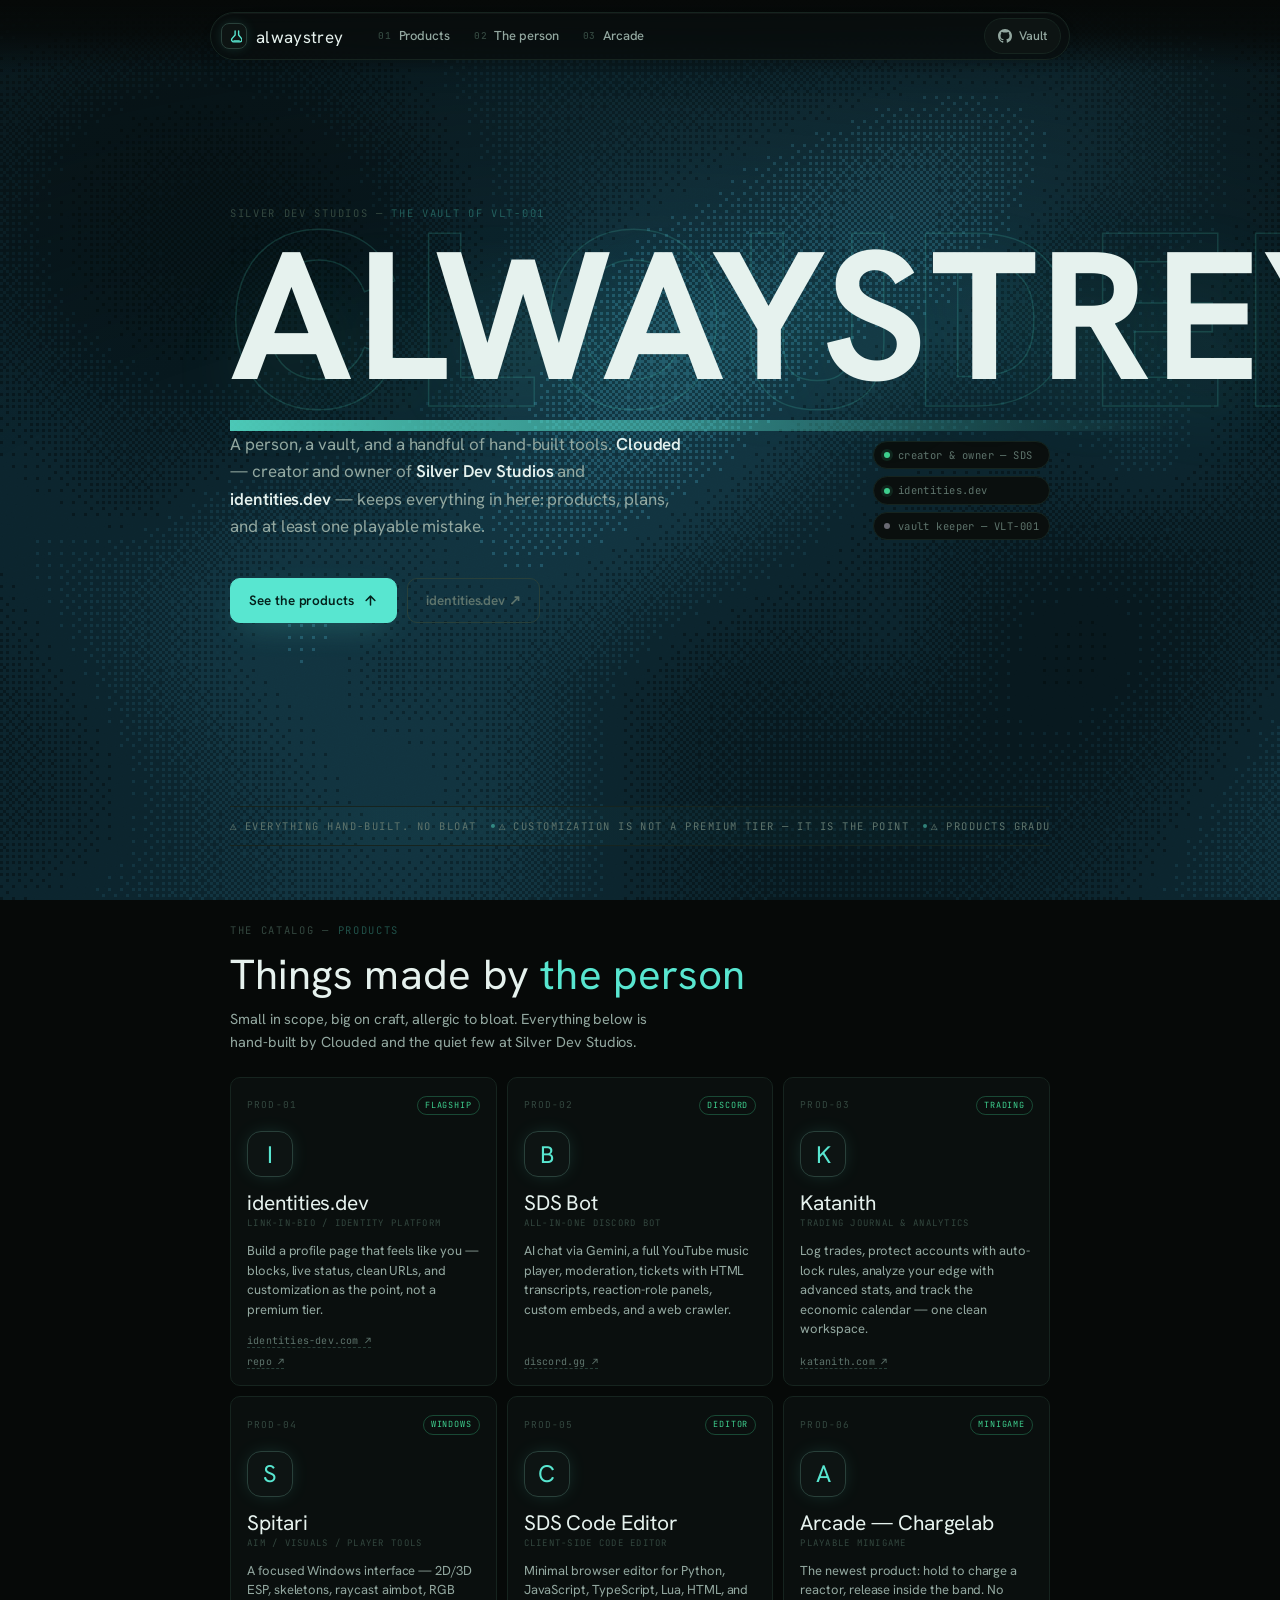
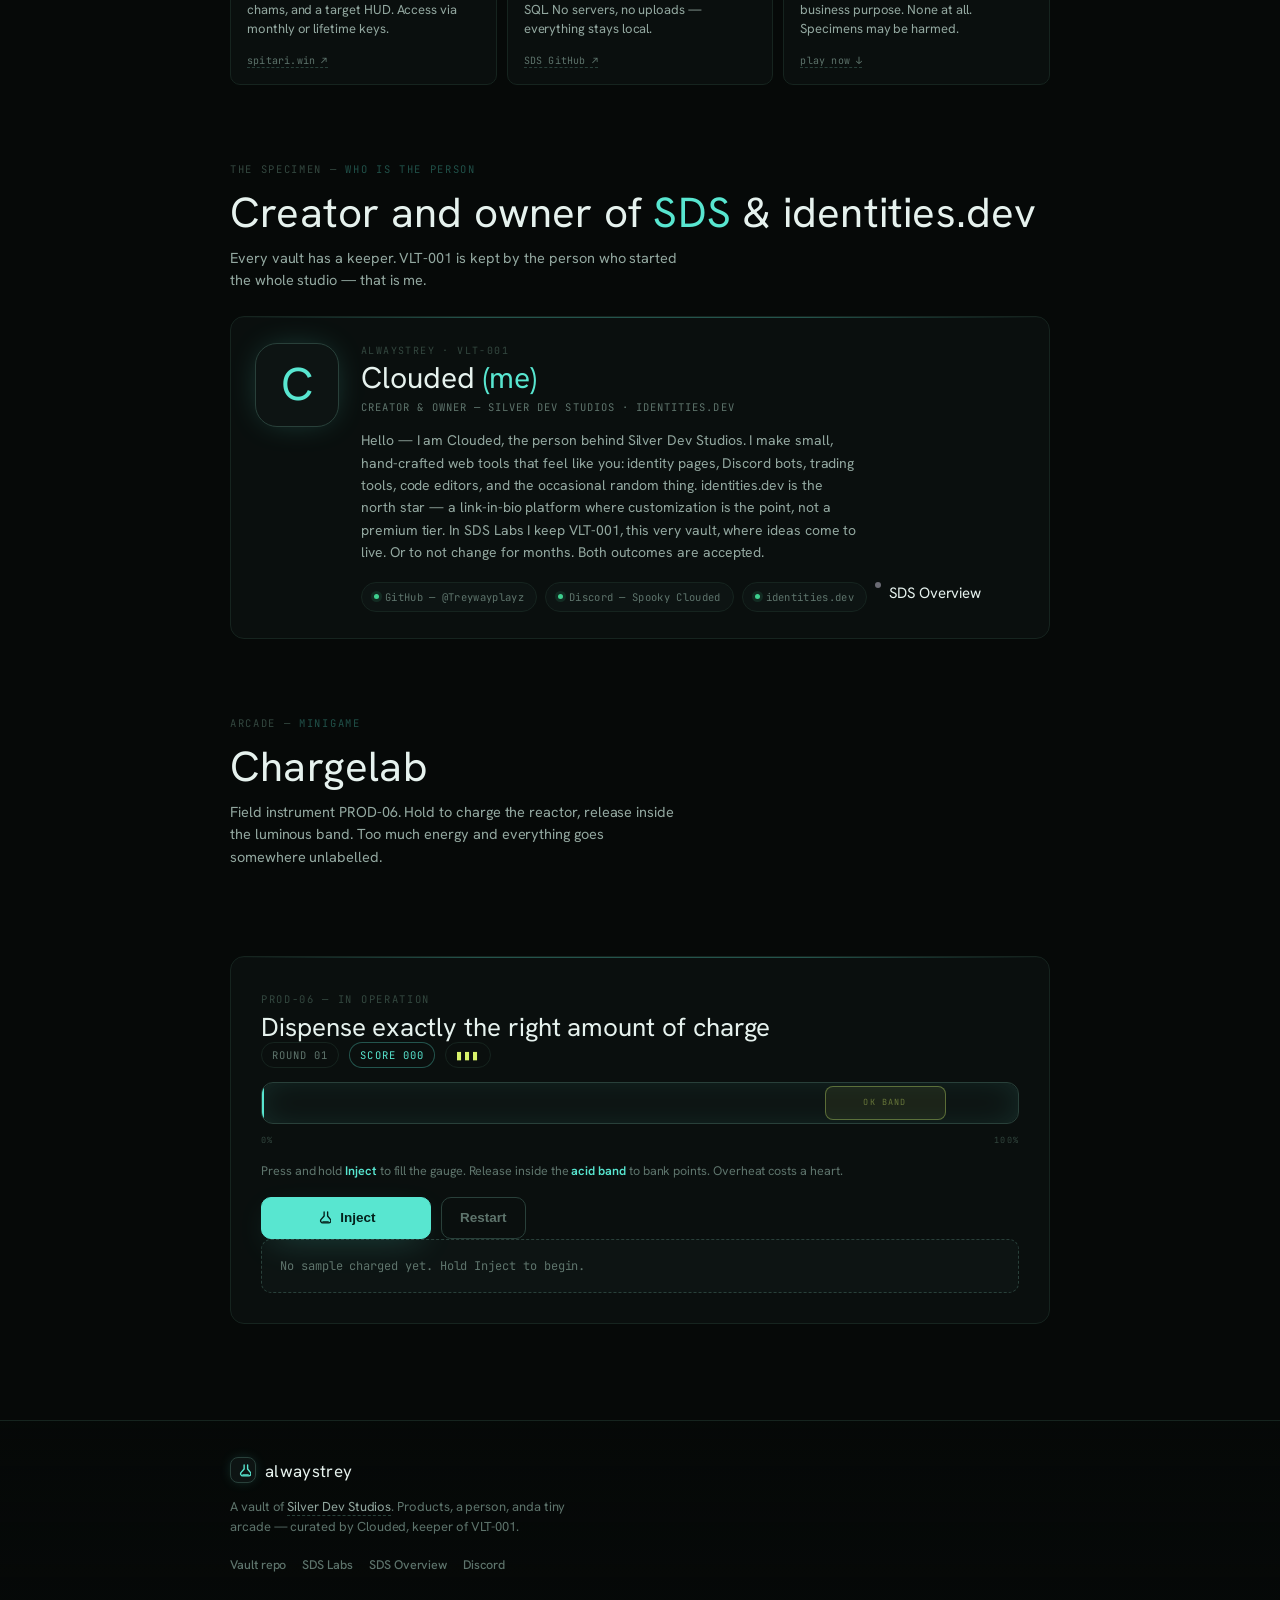
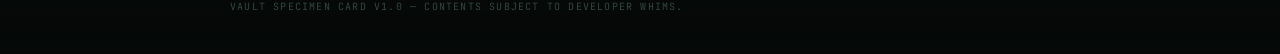
==== alwaystrey/index.html @ 781f036c "Add alwaystrey vault page with Chargelab minigame" ====
<!DOCTYPE html>
<html lang="en">
<head>
<meta charset="utf-8">
<meta name="viewport" content="width=device-width,initial-scale=1,viewport-fit=cover">
<title>alwaystrey — products & the person</title>
<meta name="description" content="Clouded — creator and owner of Silver Dev Studios and identities.dev. Products, a person, and a tiny playable minigame. Same chemiluminescent lab, same chaos.">
<meta name="color-scheme" content="dark">
<meta name="theme-color" content="#060908">
<meta property="og:type" content="website">
<meta property="og:site_name" content="Silver Dev Studios">
<meta property="og:title" content="alwaystrey — products & the person">
<meta property="og:description" content="Clouded, creator and owner of SDS and identities.dev — plus products, a person, and a playable minigame.">
<meta property="og:url" content="https://silver-dev-studios.github.io/SDS-Labs/alwaystrey/">
<meta name="twitter:card" content="summary_large_image">
<meta name="twitter:title" content="alwaystrey — products & the person">
<meta name="twitter:description" content="Clouded, creator and owner of SDS and identities.dev — plus products, a person, and a playable minigame.">
<link rel="icon" href="data:image/svg+xml,%3Csvg xmlns='http://www.w3.org/2000/svg' viewBox='0 0 32 32'%3E%3Crect width='32' height='32' rx='7' fill='%23060908'/%3E%3Cpath d='M13 4v7.2L8.4 18a3.5 3.5 0 0 0 3 5.4h9.2a3.5 3.5 0 0 0 3-5.4L19 11.2V4' fill='none' stroke='%2358e6d0' stroke-width='2.4' stroke-linecap='round' stroke-linejoin='round'/%3E%3Cpath d='M11.5 21h9' stroke='%2358e6d0' stroke-width='2' stroke-linecap='round'/%3E%3Ccircle cx='19' cy='7' r='1.6' fill='%23d8f26a'/%3E%3C/svg%3E">
<link rel="preconnect" href="https://fonts.googleapis.com">
<link rel="preconnect" href="https://fonts.gstatic.com" crossorigin>
<link href="https://fonts.googleapis.com/css2?family=Chewy&family=Hanken+Grotesk:ital,wght@0,400;0,500;0,600;0,700;1,400&family=JetBrains+Mono:wght@400;500;700&display=swap" rel="stylesheet">
<link rel="stylesheet" href="../styles.css">
<style>
/* page-specific dressing for the alwaystrey vault — same lab palette */
.person-card{display:flex;gap:22px;align-items:flex-start;padding:26px 24px;border:1px solid var(--border);
  border-radius:14px;background:var(--surface);position:relative;overflow:hidden;margin-top:24px}
.person-card::before{content:"";position:absolute;top:0;left:0;right:0;height:1px;
  background:linear-gradient(90deg,transparent,var(--cy-dim) 30%,var(--cy-dim) 70%,transparent)}
.person-card:hover{background:var(--surface-2);border-color:var(--border-2)}
.person-avatar{flex:none;display:grid;place-items:center;width:84px;height:84px;border-radius:22px;
  border:1px solid var(--border-2);background:var(--surface-2);color:var(--cy);
  font-family:var(--display);font-size:46px;box-shadow:0 0 34px -10px var(--cy-dim)}
.person-body{min-width:0}
.person-alias{margin:0;font-family:var(--mono);font-size:10px;letter-spacing:.14em;text-transform:uppercase;color:var(--text-4)}
.person-name{margin:4px 0 0;font-family:var(--display);font-size:30px;font-weight:400;line-height:1.05;color:var(--text)}
.person-name em{font-style:normal;color:var(--cy)}
.person-role{margin:5px 0 0;font-family:var(--mono);font-size:10.5px;letter-spacing:.1em;text-transform:uppercase;color:var(--text-3)}
.person-desc{margin:14px 0 0;font-size:14px;line-height:1.6;color:var(--text-2);max-width:62ch;text-wrap:pretty}
.person-links{display:flex;flex-wrap:wrap;gap:8px;margin-top:18px}
.person-links a{display:inline-flex;align-items:center;gap:6px;padding:6px 12px;border:1px solid var(--border);
  border-radius:999px;background:var(--surface-2);color:var(--text-3);font-family:var(--mono);font-size:10.5px;
  letter-spacing:.03em;text-decoration:none;transition:background .16s var(--ease),border-color .16s var(--ease),color .16s var(--ease)}
.person-links a:hover{background:var(--surface-3);border-color:var(--border-2);color:var(--cy)}
.person-links a .dot{width:5px;height:5px}

/* ---- arcade / minigame ---- */
.game{width:100%}
.game-hud{display:flex;align-items:center;gap:10px;flex-wrap:wrap;font-family:var(--mono);font-size:10.5px;
  letter-spacing:.1em;text-transform:uppercase;color:var(--text-3);margin-bottom:14px}
.game-hud .hud-item{padding:4px 10px;border:1px solid var(--border);border-radius:999px;background:var(--surface)}
.game-hud .hud-score{color:var(--cy);border-color:var(--cy-dim)}
.game-hud .hud-lives{letter-spacing:.2em;color:var(--acid)}
.track-wrap{margin-bottom:6px}
.track{position:relative;height:42px;border:1px solid var(--border-2);border-radius:12px;background:var(--surface-2);
  overflow:hidden;touch-action:none;user-select:none;-webkit-user-select:none;cursor:crosshair}
.track::after{content:"";position:absolute;inset:0;pointer-events:none;border-radius:inherit;
  box-shadow:inset 0 0 40px -18px rgba(88,230,208,.25)}
.zone{position:absolute;top:3px;bottom:3px;left:10%;width:16%;border-radius:8px;background:rgba(216,242,106,.07);
  border:1px solid rgba(216,242,106,.35);transition:left .35s var(--ease)}
.zone::before{content:"ok band";position:absolute;top:50%;left:50%;transform:translate(-50%,-50%);font-family:var(--mono);
  font-size:8.5px;letter-spacing:.14em;text-transform:uppercase;color:rgba(216,242,106,.4)}
.fill{position:absolute;top:0;bottom:0;left:0;width:0%;background:linear-gradient(90deg,rgba(88,230,208,.25),rgba(88,230,208,.85));
  border-right:2px solid var(--cy);box-shadow:0 0 18px -2px var(--cy-dim);transition:background .1s linear}
.track.overheat .fill{background:linear-gradient(90deg,rgba(242,85,90,.3),rgba(242,85,90,.9));border-right-color:var(--red)}
.track.blink{animation:blink .35s ease-in-out 3}
.game-scale{margin:10px 0 0;position:relative;font-family:var(--mono);font-size:8.5px;letter-spacing:.14em;text-transform:uppercase;color:var(--text-4)}
.game-scale .stamp{position:absolute;right:0;top:0}
.game-hint{margin:14px 0 0;font-size:12.5px;color:var(--text-3);line-height:1.55}
.game-hint b{color:var(--cy);font-weight:600}
.game-ctls{display:flex;gap:10px;margin-top:16px;flex-wrap:wrap}
.btn.inject{min-width:170px;justify-content:center}
@media(max-width:600px){
  .person-card{flex-direction:column;align-items:center;text-align:center;padding:22px 16px}
  .person-links{justify-content:center}
}
</style>
</head>
<body>
<canvas id="bg" aria-hidden="true"></canvas>
<div class="grain" aria-hidden="true"></div>

<header class="topbar">
  <div class="nav">
    <a class="brand" href="#top" aria-label="alwaystrey home">
      <span class="brand-mark" aria-hidden="true">
        <svg viewBox="0 0 24 24" fill="none" stroke="currentColor" stroke-width="2.2" stroke-linecap="round" stroke-linejoin="round"><path d="M13 3v6.6L8.2 15a3.4 3.4 0 0 0 2.9 5.6h9a3.4 3.4 0 0 0 2.9-5.6L18.6 9.6V3"/><path d="M11 19h8.6"/></svg>
      </span>
      <span class="brand-name">alwaystrey</span>
    </a>
    <nav class="links" aria-label="Primary">
      <a href="#products" class="nav-link"><span class="num">01</span>Products</a>
      <a href="#person" class="nav-link"><span class="num">02</span>The person</a>
      <a href="#arcade" class="nav-link"><span class="num">03</span>Arcade</a>
    </nav>
    <div class="nav-actions">
      <a class="gh-link" href="https://github.com/Silver-Dev-Studios/SDS-Labs/tree/main/alwaystrey" target="_blank" rel="noopener">
        <svg viewBox="0 0 16 16" fill="currentColor" aria-hidden="true"><path d="M8 0C3.58 0 0 3.58 0 8c0 3.54 2.29 6.53 5.47 7.59.4.07.55-.17.55-.38 0-.19-.01-.82-.01-1.49-2.01.37-2.53-.49-2.69-.94-.09-.23-.48-.94-.82-1.13-.28-.15-.68-.52-.01-.53.63-.01 1.08.58 1.23.82.72 1.21 1.87.87 2.33.66.07-.52.28-.87.51-1.07-1.78-.2-3.64-.89-3.64-3.95 0-.87.31-1.59.82-2.15-.08-.2-.36-1.02.08-2.12 0 0 .67-.21 2.2.82.64-.18 1.32-.27 2-.27.68 0 1.36.09 2 .27 1.53-1.04 2.2-.82 2.2-.82.44 1.1.16 1.92.08 2.12.51.56.82 1.27.82 2.15 0 3.07-1.87 3.75-3.65 3.95.29.25.54.73.54 1.48 0 1.07-.01 1.93-.01 2.2 0 .21.15.46.55.38A8.01 8.01 0 0 0 16 8c0-4.42-3.58-8-8-8z"/></svg>
        <span>Vault</span>
      </a>
    </div>
  </div>
</header>

<main id="top">
  <section class="hero">
    <p class="overline">Silver Dev Studios — <span>the vault of VLT-001</span></p>
    <h1 class="hero-title">
      <span class="ghost" aria-hidden="true">CLOUDED</span>
      <span class="solid">ALWAYSTREY</span>
    </h1>
    <div class="hero-sub">
      <p class="lede">A person, a vault, and a handful of hand-built tools. <strong>Clouded</strong> — creator and owner of <strong>Silver Dev Studios</strong> and <strong>identities.dev</strong> — keeps everything in here: products, plans, and at least one playable mistake.</p>
      <div class="hero-meta">
        <span class="meta-chip"><span class="dot ok"></span> creator &amp; owner — SDS</span>
        <span class="meta-chip"><span class="dot ok"></span> identities.dev</span>
        <span class="meta-chip"><span class="dot idle"></span> vault keeper — VLT-001</span>
      </div>
    </div>
    <div class="hero-cta">
      <a class="btn primary" href="#products">See the products
        <svg viewBox="0 0 24 24" fill="none" stroke="currentColor" stroke-width="2.4" stroke-linecap="round" stroke-linejoin="round"><path d="M12 19V5M5 12l7-7 7 7"/></svg>
      </a>
      <a class="btn ghost-btn" href="https://identities-dev.com/" target="_blank" rel="noopener">identities.dev ↗</a>
    </div>
  </section>

  <section class="ticker" aria-label="Vault principles">
    <div class="ticker-track">
      <span>⚠ everything hand-built. no bloat</span>
      <span>⚠ customization is not a premium tier — it is the point</span>
      <span>⚠ products graduate from SDS Labs when they get big</span>
      <span>⚠ identity pages that actually feel like you</span>
      <span>⚠ one person, too many tabs open</span>
      <span>⚠ enter at your own curiosity</span>
      <span>⚠ everything hand-built. no bloat</span>
      <span>⚠ customization is not a premium tier — it is the point</span>
      <span>⚠ products graduate from SDS Labs when they get big</span>
      <span>⚠ identity pages that actually feel like you</span>
      <span>⚠ one person, too many tabs open</span>
      <span>⚠ enter at your own curiosity</span>
    </div>
  </section>

  <section id="products" class="section">
    <header class="section-head">
      <p class="overline">The catalog — <span>Products</span></p>
      <h2>Things made by <em>the person</em></h2>
      <p class="section-intro">Small in scope, big on craft, allergic to bloat. Everything below is hand-built by Clouded and the quiet few at Silver Dev Studios.</p>
    </header>
    <div class="vaults">
      <article class="vault">
        <div class="vault-top">
          <span class="vault-serial">PROD-01</span>
          <span class="status-pill">flagship</span>
        </div>
        <div class="vault-avatar" aria-hidden="true">I</div>
        <h3 class="vault-name">identities.dev</h3>
        <p class="vault-role">link-in-bio / identity platform</p>
        <p class="vault-desc">Build a profile page that feels like you — blocks, live status, clean URLs, and customization as the point, not a premium tier.</p>
        <div class="vault-meta">
          <span><a href="https://identities-dev.com/" target="_blank" rel="noopener">identities-dev.com ↗</a></span>
          <span><a href="https://github.com/Silver-Dev-Studios/identities.dev" target="_blank" rel="noopener">repo ↗</a></span>
        </div>
      </article>
      <article class="vault">
        <div class="vault-top">
          <span class="vault-serial">PROD-02</span>
          <span class="status-pill">discord</span>
        </div>
        <div class="vault-avatar" aria-hidden="true">B</div>
        <h3 class="vault-name">SDS Bot</h3>
        <p class="vault-role">all-in-one discord bot</p>
        <p class="vault-desc">AI chat via Gemini, a full YouTube music player, moderation, tickets with HTML transcripts, reaction-role panels, custom embeds, and a web crawler.</p>
        <div class="vault-meta">
          <span><a href="https://discord.gg/RdKDd6bmMX" target="_blank" rel="noopener">discord.gg ↗</a></span>
        </div>
      </article>
      <article class="vault">
        <div class="vault-top">
          <span class="vault-serial">PROD-03</span>
          <span class="status-pill">trading</span>
        </div>
        <div class="vault-avatar" aria-hidden="true">K</div>
        <h3 class="vault-name">Katanith</h3>
        <p class="vault-role">trading journal &amp; analytics</p>
        <p class="vault-desc">Log trades, protect accounts with auto-lock rules, analyze your edge with advanced stats, and track the economic calendar — one clean workspace.</p>
        <div class="vault-meta">
          <span><a href="https://katanith.com" target="_blank" rel="noopener">katanith.com ↗</a></span>
        </div>
      </article>
      <article class="vault">
        <div class="vault-top">
          <span class="vault-serial">PROD-04</span>
          <span class="status-pill">windows</span>
        </div>
        <div class="vault-avatar" aria-hidden="true">S</div>
        <h3 class="vault-name">Spitari</h3>
        <p class="vault-role">aim / visuals / player tools</p>
        <p class="vault-desc">A focused Windows interface — 2D/3D ESP, skeletons, raycast aimbot, RGB chams, and a target HUD. Access via monthly or lifetime keys.</p>
        <div class="vault-meta">
          <span><a href="https://spitari.win" target="_blank" rel="noopener">spitari.win ↗</a></span>
        </div>
      </article>
      <article class="vault">
        <div class="vault-top">
          <span class="vault-serial">PROD-05</span>
          <span class="status-pill">editor</span>
        </div>
        <div class="vault-avatar" aria-hidden="true">C</div>
        <h3 class="vault-name">SDS Code Editor</h3>
        <p class="vault-role">client-side code editor</p>
        <p class="vault-desc">Minimal browser editor for Python, JavaScript, TypeScript, Lua, HTML, and SQL. No servers, no uploads — everything stays local.</p>
        <div class="vault-meta">
          <span><a href="https://github.com/Silver-Dev-Studios" target="_blank" rel="noopener">SDS GitHub ↗</a></span>
        </div>
      </article>
      <article class="vault" data-arcade>
        <div class="vault-top">
          <span class="vault-serial">PROD-06</span>
          <span class="status-pill">minigame</span>
        </div>
        <div class="vault-avatar" aria-hidden="true">A</div>
        <h3 class="vault-name">Arcade — Chargelab</h3>
        <p class="vault-role">playable minigame</p>
        <p class="vault-desc">The newest product: hold to charge a reactor, release inside the band. No business purpose. None at all. Specimens may be harmed.</p>
        <div class="vault-meta">
          <span><a href="#arcade">play now ↓</a></span>
        </div>
      </article>
    </div>
  </section>

  <section id="person" class="section">
    <header class="section-head">
      <p class="overline">The specimen — <span>who is the person</span></p>
      <h2>Creator and owner of <em>SDS</em> &amp; identities.dev</h2>
      <p class="section-intro">Every vault has a keeper. VLT-001 is kept by the person who started the whole studio — that is me.</p>
    </header>
    <article class="person-card">
      <div class="person-avatar" aria-hidden="true">C</div>
      <div class="person-body">
        <p class="person-alias">alwaystrey · VLT-001</p>
        <h3 class="person-name">Clouded <em>(me)</em></h3>
        <p class="person-role">creator &amp; owner — Silver Dev Studios · identities.dev</p>
        <p class="person-desc">Hello — I am Clouded, the person behind Silver Dev Studios. I make small, hand-crafted web tools that feel like you: identity pages, Discord bots, trading tools, code editors, and the occasional random thing. identities.dev is the north star — a link-in-bio platform where customization is the point, not a premium tier. In SDS Labs I keep VLT-001, this very vault, where ideas come to live. Or to not change for months. Both outcomes are accepted.</p>
        <div class="person-links">
          <a href="https://github.com/Treywayplayz" target="_blank" rel="noopener"><span class="dot ok"></span>GitHub — @Treywayplayz</a>
          <a href="https://discord.gg/RdKDd6bmMX" target="_blank" rel="noopener"><span class="dot ok"></span>Discord — Spooky Clouded</a>
          <a href="https://identities-dev.com/" target="_blank" rel="noopener"><span class="dot ok"></span>identities.dev</a
          <a href="https://silver-dev-studios.github.io/SDS/" target="_blank" rel="noopener"><span class="dot idle"></span>SDS Overview</a>
        </div>
      </div>
    </article>
  </section>

  <section id="arcade" class="section">
    <header class="section-head">
      <p class="overline">Arcade — <span>Minigame</span></p>
      <h2>Chargelab</h2>
      <p class="section-intro">Field instrument PROD-06. Hold to charge the reactor, release inside the luminous band. Too much energy and everything goes somewhere unlabelled.</p>
    </header>
    <div class="experiment">
      <p class="overline" style="margin:0 0 6px">PROD-06 — in operation</p>
      <h2>Dispense exactly the right amount of charge</h2>
      <div class="game">
        <div class="game-hud">
          <span class="hud-item" id="gRound">Round 01</span>
          <span class="hud-item hud-score" id="gScore">Score 000</span>
          <span class="hud-item hud-lives" id="gLives">▮▮▮</span>
        </div>
        <div class="track-wrap">
          <div class="track" id="track" aria-hidden="true">
            <div class="zone" id="zone"></div>
            <div class="fill" id="fill"></div>
          </div>
          <div class="game-scale"><span>0%</span><span class="stamp">100%</span></div>
        </div>
        <p class="game-hint">Press and hold <b>Inject</b> to fill the gauge. Release inside the <b>acid band</b> to bank points. Overheat costs a heart.</p>
        <div class="game-ctls">
          <button id="inject" class="btn primary inject" type="button">
            <svg viewBox="0 0 24 24" fill="none" stroke="currentColor" stroke-width="2.2" stroke-linecap="round" stroke-linejoin="round"><path d="M13 3v6.6L8.2 15a3.4 3.4 0 0 0 2.9 5.6h9a3.4 3.4 0 0 0 2.9-5.6L18.6 9.6V3"/><path d="M11 19h8.6"/></svg>
            Inject
          </button>
          <button id="restart" class="btn ghost-btn" type="button" hidden>Restart</button>
        </div>
        <div id="gMsg" class="report" aria-live="polite">
          <span class="report-placeholder">No sample charged yet. Hold Inject to begin.</span>
        </div>
      </div>
    </div>
  </section>
</main>

<footer class="footer">
  <div class="footer-inner">
    <a class="brand" href="#top">
      <span class="brand-mark" aria-hidden="true">
        <svg viewBox="0 0 24 24" fill="none" stroke="currentColor" stroke-width="2.2" stroke-linecap="round" stroke-linejoin="round"><path d="M13 3v6.6L8.2 15a3.4 3.4 0 0 0 2.9 5.6h9a3.4 3.4 0 0 0 2.9-5.6L18.6 9.6V3"/><path d="M11 19h8.6"/></svg>
      </span>
      <span class="brand-name">alwaystrey</span>
    </a>
    <p class="footer-note">A vault of <a href="https://github.com/Silver-Dev-Studios" target="_blank" rel="noopener">Silver Dev Studios</a>. Products, a person, anda tiny arcade — curated by Clouded, keeper of VLT-001.</p>
    <div class="footer-links">
      <a href="https://github.com/Silver-Dev-Studios/SDS-Labs/tree/main/alwaystrey" target="_blank" rel="noopener">Vault repo</a>
      <a href="https://github.com/Silver-Dev-Studios/SDS-Labs" target="_blank" rel="noopener">SDS Labs</a>
      <a href="https://github.com/Silver-Dev-Studios/SDS" target="_blank" rel="noopener">SDS Overview</a>
      <a href="https://discord.gg/RdKDd6bmMX" target="_blank" rel="noopener">Discord</a>
    </div>
    <p class="footer-stamp">Vault specimen card v1.0 — contents subject to developer whims.</p>
  </div>
</footer>

<script src="../app.js"></script>
<script>
/* Chargelab — hold-to-charge minigame. Lab flavored, zero dependencies. */
(function () {
  'use strict';

  var track = document.getElementById('track');
  var zone = document.getElementById('zone');
  var fill = document.getElementById('fill');
  var injectBtn = document.getElementById('inject');
  var restartBtn = document.getElementById('restart');
  var gRound = document.getElementById('gRound');
  var gScore = document.getElementById('gScore');
  var gLives = document.getElementById('gLives');
  var gMsg = document.getElementById('gMsg');

  var running = false;
  var holding = false;
  var fillPct = 0;
  var zoneL = 0.10;
  var zoneW =0.16;
  var round =1;
  var score =0;
  var lives =3;
  var speed =24;
  var raf = null;
  var last = null;

  function pad(n, w) {
    var s = String(n);
    while (s.length < w) s = '0' + s;
    return s;
  }

  function msg(html, cls) {
    gMsg.innerHTML = '<span class="' + cls + '">' + html + '</span>';
  }

  function placeZone() {
    var maxL = 1 - zoneW -0.04;
    zoneL =0.04 + Math.random() * maxL;
    zone.style.left = (zoneL * 100) + '%';
  }

  function renderFill() {
    fill.style.width = Math.min(fillPct, 100) + '%';
  }

  function updateHud() {
    gRound.textContent = 'Round ' + pad(round,2);
    gScore.textContent = 'Score ' + pad(score,3);
    gLives.textContent = hearts();
  }

  function hearts() {
    var s = '';
    for (var i =0; i <3; i++) s += (i < lives) ? '▮' : '▯';
    return s;
  }

  function boom() {
    track.classList.add('overheat');
    track.classList.add('blink');
    setTimeout(function () { track.classList.remove('overheat', 'blink'); },600);
  }

  function release() {
    if (!running || !holding) return;
    holding = false;
    var z0 = zoneL, z1 = zoneL + zoneW;
    var f = fillPct /100;
    if (fillPct >=100) {
      lives--;
      boom();
      msg('⛔ OVERHEAT — reactor vented. You lost a heart.', 's-warn');
      if (lives <=0) { endGame(); return; }
      fillPct =0;
      renderFill();
    } else if (f >= z0 && f <= z1) {
      var closeness = Math.min(f - z0, z1 - f) / (zoneW /2);
      var pts = Math.round(30 +70 * closeness);
      var exact = closeness >=0.98;
      if (exact) pts +=100;
      score += pts;
      round++;
      speed = Math.min(72,24 * (1 + (round -1) *0.16));
      fillPct =0;
      renderFill();
      placeZone();
      if (exact) msg('PERFECT — exact charge. +' + pts + ' pts', 's-accent');
      else msg('✓ Charge banked — +' + pts + ' pts.', 's-line');
    } else {
      fillPct =0;
      renderFill();
      placeZone();
      msg('MISS — the band is elsewhere. No charge banked.', 's-warn');
    }
    updateHud();
  }

  function endGame() {
    running = false;
    holding = false;
    restartBtn.hidden = false;
    track.classList.remove('overheat');
    msg('⛔ Reactor offline — final score ' + score + ', my lab. Restart to go again.', 's-warn');
    updateHud();
  }

  function startRun() {
    running = true;
    round =1; score =0; lives =3; speed =24; fillPct =0;
    restartBtn.hidden = true;
    placeZone();
    renderFill();
    updateHud();
    msg('Chargelab online. Hold Inject., release inside the band.', 's-line');
  }

  function tick(now) {
    if (!holding) { raf = null; return; }
    if (last == null) last = now;
    var dt = (now - last) /1000;
    last = now;
    fillPct = Math.min(fillPct + speed * dt,100);
    renderFill();
    if (fillPct >=100) { holding = false; release(); }
    raf = requestAnimationFrame(tick);
  }

  function press() {
    if (!running) startRun();
    if (!running) return;
    holding = true;
    last = null;
    if (raf) cancelAnimationFrame(raf);
    raf = requestAnimationFrame(tick);
  }

  function up() { release(); }

  injectBtn.addEventListener('pointerdown', function (e) { e.preventDefault(); press(); });
  window.addEventListener('pointerup', up);
  injectBtn.addEventListener('pointerleave', up);
  window.addEventListener('blur', up);
  document.addEventListener('keydown', function (e) { if (e.code === 'Space') { e.preventDefault(); press(); } });
  document.addEventListener('keyup', function (e) { if (e.code === 'Space') up(); });

  restartBtn.addEventListener('click', startRun);
  placeZone();
  updateHud();

})();
</script>
</body>
</html>
---- styles.css ----
/* ============================================================
   SDS Labs — specimen catalog
   Dark chemiluminescent laboratory palette, cohesive with SDS brand
   ============================================================ */
:root{
  --bg:#060908;
  --surface:#0a0f0e;
  --surface-2:#0d1413;
  --surface-3:#12201d;
  --border:#16241f;
  --border-2:#29403a;
  --text:#e6f2ee;
  --text-2:#93a8a0;
  --text-3:#5e746c;
  --text-4:#33473f;
  --cy:#58e6d0;        /* chemiluminescent cyan — the lab accent */
  --cy-dim:rgba(88,230,208,.32);
  --acid:#d8f26a;      /* hazard yellow-green, sparingly */
  --warn:#e0b341;
  --ok:#3ecf8e;
  --idle:#6a6a73;
  --discord:#5865F2;
  --r:10px;
  --ease:cubic-bezier(.16,1,.3,1);
  --display:"Chewy","Hanken Grotesk",Arial,sans-serif;
  --sans:"Hanken Grotesk",-apple-system,BlinkMacSystemFont,"Segoe UI",Roboto,Helvetica,Arial,sans-serif;
  --mono:"JetBrains Mono",ui-monospace,SFMono-Regular,Menlo,Consolas,monospace;
  --nav-h:48px;
}
*,*::before,*::after{box-sizing:border-box}
html{scroll-behavior:smooth;scroll-padding-top:96px;-webkit-text-size-adjust:100%;background:var(--bg)}
body{margin:0;min-height:100vh;overflow-x:hidden;background:var(--bg);color:var(--text);
  font-family:var(--sans);font-size:15px;line-height:1.55;letter-spacing:-.004em;
  -webkit-font-smoothing:antialiased;-moz-osx-font-smoothing:grayscale}
::selection{background:rgba(88,230,208,.22);color:#fff}
:focus-visible{outline:1px solid var(--cy);outline-offset:2px;border-radius:6px}
*{scrollbar-width:thin;scrollbar-color:#1d2b27 transparent}
*::-webkit-scrollbar{width:8px;height:8px}
*::-webkit-scrollbar-thumb{background:#1b2a26;border-radius:99px}
*::-webkit-scrollbar-thumb:hover{background:#29403a}
*::-webkit-scrollbar-track{background:transparent}

/* ---- atmosphere ---- */
#bg{position:fixed;inset:0;width:100vw;height:100vh;z-index:0;pointer-events:none;opacity:.75}
.grain{position:fixed;inset:0;z-index:2;pointer-events:none;opacity:.5;mix-blend-mode:overlay;
  background-image:url("data:image/svg+xml,%3Csvg xmlns='http://www.w3.org/2000/svg' width='120' height='120'%3E%3Cfilter id='n'%3E%3CfeTurbulence type='fractalNoise' baseFrequency='.9' numOctaves='2' stitchTiles='stitch'/%3E%3CfeColorMatrix type='saturate' values='0'/%3E%3C/filter%3E%3Crect width='120' height='120' filter='url(%23n)' opacity='.16'/%3E%3C/svg%3E")}
body::after{content:"";position:fixed;inset:0;z-index:1;pointer-events:none;
  background:radial-gradient(ellipse 155% 115% at 50% 82%,transparent 42%,rgba(6,9,8,.82) 100%)}

/* ---- top bar ---- */
.topbar{position:fixed;inset:0 0 auto 0;z-index:60;padding:12px 16px;pointer-events:none}
.topbar::before{content:"";position:absolute;inset:0;z-index:-1;
  background:linear-gradient(to bottom,#060908 0%,rgba(6,9,8,.82) 45%,rgba(6,9,8,0) 100%);pointer-events:none}
.nav{position:relative;max-width:860px;margin:0 auto;display:flex;align-items:center;gap:18px;
  height:var(--nav-h);padding:0 8px 0 10px;border:1px solid var(--border);border-radius:999px;
  background:rgba(10,15,14,.72);-webkit-backdrop-filter:blur(16px) saturate(150%);backdrop-filter:blur(16px) saturate(150%);
  box-shadow:inset 0 1px 0 rgba(255,255,255,.035),0 14px 34px -22px rgba(0,0,0,1);pointer-events:auto}
.brand{display:flex;align-items:center;gap:9px;min-width:0;color:var(--text);text-decoration:none}
.brand-mark{display:grid;place-items:center;flex:none;width:26px;height:26px;border:1px solid var(--border-2);
  border-radius:8px;background:var(--surface-2);color:var(--cy);transition:color .2s var(--ease),border-color .2s var(--ease);
  box-shadow:0 0 14px -4px var(--cy-dim)}
.brand-mark svg{width:15px;height:15px}
.brand:hover .brand-mark{border-color:var(--cy);color:var(--cy)}
.brand-name{font-family:var(--display);font-size:17px;letter-spacing:.02em;line-height:1.1;padding-top:2px;
  white-space:nowrap;overflow:hidden;text-overflow:ellipsis}
.links{display:flex;align-items:center;gap:2px;margin-left:6px}
.nav-link{display:flex;align-items:center;gap:7px;padding:7px 11px;border-radius:9px;color:var(--text-2);
  font-size:13px;font-weight:500;text-decoration:none;transition:background .16s var(--ease),color .16s var(--ease)}
.nav-link .num{font-family:var(--mono);font-size:9.5px;color:var(--text-4);letter-spacing:.06em}
.nav-link:hover{background:var(--surface-3);color:var(--text)}
.nav-link:hover .num{color:var(--cy)}
.nav-actions{margin-left:auto}
.gh-link{display:inline-flex;align-items:center;gap:7px;padding:7px 13px;border-radius:999px;
  border:1px solid var(--border);background:var(--surface-2);color:var(--text-2);font-size:12.5px;font-weight:500;
  text-decoration:none;transition:background .16s var(--ease),border-color .16s var(--ease),color .16s var(--ease)}
.gh-link svg{width:14px;height:14px}
.gh-link:hover{background:var(--surface-3);border-color:var(--border-2);color:var(--text)}

/* ---- layout ---- */
main{position:relative;z-index:3;width:100%;max-width:860px;margin:0 auto;padding:0 20px 0}
.section{margin-top:76px}
.overline{margin:0 0 14px;font-family:var(--mono);font-size:10.5px;letter-spacing:.16em;text-transform:uppercase;color:var(--text-4)}
.overline span{color:var(--cy-dim)}
.section-head h2{margin:0;font-family:var(--display);font-size:clamp(30px,4.6vw,42px);font-weight:400;
  line-height:1.04;letter-spacing:.005em;color:var(--text)}
.section-head h2 em{font-style:normal;color:var(--cy)}
.section-intro{margin:12px 0 0;font-size:14.5px;color:var(--text-2);max-width:56ch;text-wrap:pretty}

/* ---- hero ---- */
.hero{position:relative;min-height:min(88vh,780px);display:flex;flex-direction:column;justify-content:center;
  padding:132px 0 84px}
.hero-title{position:relative;margin:10px 0 0;line-height:.78;user-select:none}
.hero-title .ghost{position:absolute;left:-4px;top:-22px;font-family:var(--display);font-size:clamp(120px,21vw,248px);
  color:transparent;-webkit-text-stroke:1.5px rgba(88,230,208,.16);letter-spacing:.04em;pointer-events:none}
.hero-title .solid{position:relative;font-family:var(--display);font-size:clamp(82px,15.5vw,182px);
  color:var(--text);letter-spacing:.02em;text-shadow:0 24px 80px rgba(88,230,208,.12)}
.hero-title .solid::after{content:"";position:absolute;left:0;right:0;bottom:.02em;height:.06em;
  background:linear-gradient(90deg,var(--cy),transparent 82%);opacity:.85}
.hero-sub{display:flex;align-items:flex-end;justify-content:space-between;gap:28px;flex-wrap:wrap;margin-top:44px}
.lede{margin:0;max-width:46ch;font-size:17px;line-height:1.6;color:var(--text-2)}
.lede strong{color:var(--text);font-weight:600}
.hero-meta{display:flex;flex-direction:column;gap:7px;flex:none}
.meta-chip{display:inline-flex;align-items:center;gap:8px;font-family:var(--mono);font-size:10.5px;
  letter-spacing:.04em;color:var(--text-3);padding:5px 10px;border:1px solid var(--border);
  border-radius:999px;background:var(--surface)}
.dot{flex:none;width:6px;height:6px;border-radius:50%}
.dot.ok{background:var(--ok);box-shadow:0 0 0 3px rgba(62,207,142,.12)}
.dot.warn{background:var(--warn);box-shadow:0 0 0 3px rgba(224,179,65,.12)}
.dot.idle{background:var(--idle)}
.hero-cta{display:flex;flex-wrap:wrap;gap:10px;margin-top:38px}
.btn{display:inline-flex;align-items:center;gap:9px;padding:11px 18px;border-radius:10px;min-height:42px;
  border:1px solid var(--border);background:var(--surface-2);color:var(--text-2);font-size:13.5px;font-weight:600;
  text-decoration:none;cursor:pointer;transition:background .2s var(--ease),border-color .2s var(--ease),color .2s var(--ease),transform .2s var(--ease)}
.btn svg{width:15px;height:15px}
.btn:hover{background:var(--surface-3);border-color:var(--border-2);color:var(--text);transform:translateY(-1px)}
.btn.primary{background:var(--cy);border-color:var(--cy);color:#04201b;box-shadow:0 10px 34px -12px var(--cy-dim)}
.btn.primary:hover{background:#6ef0db;border-color:#6ef0db;color:#04201b}
.btn.ghost-btn{background:transparent;border-color:var(--border-2);color:var(--text-3)}
.btn.ghost-btn:hover{color:var(--cy);border-color:var(--cy-dim)}

/* ---- ticker ---- */
.ticker{position:relative;margin-top:26px;border-block:1px solid var(--border);overflow:hidden;
  background:linear-gradient(90deg,transparent,rgba(88,230,208,.028) 18%,rgba(88,230,208,.028) 82%,transparent)}
.ticker-track{display:flex;gap:0;white-space:nowrap;padding:11px 0;animation:ticker 46s linear infinite;will-change:transform}
.ticker:hover .ticker-track{animation-play-state:paused}
.ticker-track span{font-family:var(--mono);font-size:10.5px;letter-spacing:.14em;text-transform:uppercase;
  color:var(--text-3);padding-right:4px}
.ticker-track span::after{content:"";display:inline-block;width:4px;height:4px;border-radius:50%;
  background:var(--cy);margin-left:14px;vertical-align:2px;opacity:.5}
@keyframes ticker{to{transform:translateX(-50%)}}

/* ---- vaults ---- */
.vaults{display:grid;grid-template-columns:repeat(3,1fr);gap:10px;margin-top:24px}
.vault{position:relative;display:flex;flex-direction:column;padding:18px 16px 16px;border:1px solid var(--border);
  border-radius:var(--r);background:var(--surface);overflow:hidden;
  transition:background .2s var(--ease),border-color .2s var(--ease),transform .2s var(--ease)}
.vault::before{content:"";position:absolute;top:0;left:0;right:0;height:1px;
  background:linear-gradient(90deg,transparent,var(--cy-dim),transparent);opacity:0;transition:opacity .2s var(--ease)}
.vault::after{content:"";position:absolute;inset:0;pointer-events:none;border-radius:inherit;
  box-shadow:inset 0 0 60px -40px var(--cy-dim);opacity:0;transition:opacity .25s var(--ease)}
.vault:hover{background:var(--surface-2);border-color:var(--border-2);transform:translateY(-2px)}
.vault:hover::before,.vault:hover::after{opacity:1}
.vault-top{position:relative;z-index:1;display:flex;align-items:center;justify-content:space-between;gap:8px}
.vault-serial{font-family:var(--mono);font-size:9.5px;letter-spacing:.12em;color:var(--text-4)}
.status-pill{padding:2px 7px;border:1px solid rgba(62,207,142,.3);border-radius:999px;
  font-family:var(--mono);font-size:8.5px;letter-spacing:.1em;text-transform:uppercase;color:var(--ok)}
.vault-avatar{position:relative;z-index:1;display:grid;place-items:center;width:46px;height:46px;margin-top:16px;
  border-radius:14px;border:1px solid var(--border-2);background:var(--surface-2);color:var(--cy);
  font-family:var(--display);font-size:24px;box-shadow:0 0 22px -8px var(--cy-dim)}
.vault-name{margin:14px 0 0;font-family:var(--display);font-size:21px;font-weight:400;line-height:1.1;color:var(--text)}
.vault-role{margin:3px 0 0;font-family:var(--mono);font-size:9px;letter-spacing:.14em;text-transform:uppercase;color:var(--text-4)}
.vault-desc{margin:10px 0 0;font-size:13px;line-height:1.5;color:var(--text-2)}
.vault-meta{display:flex;flex-direction:column;gap:5px;margin-top:auto;padding-top:14px;font-family:var(--mono);
  font-size:10px;letter-spacing:.02em;color:var(--text-3)}
.vault-meta a{color:var(--text-3);text-decoration:none;border-bottom:1px dashed var(--border-2);transition:color .16s var(--ease),border-color .16s var(--ease)}
.vault-meta a:hover{color:var(--cy);border-color:var(--cy-dim)}

/* ---- protocols ---- */
.protocols{display:grid;grid-template-columns:repeat(3,1fr);gap:10px;margin-top:24px}
.protocol{padding:20px 18px;border:1px solid var(--border);border-radius:var(--r);background:var(--surface);
  transition:background .2s var(--ease),border-color .2s var(--ease),transform .2s var(--ease)}
.protocol:hover{background:var(--surface-2);border-color:var(--border-2);transform:translateY(-2px)}
.protocol-num{display:inline-block;font-family:var(--mono);font-size:10px;letter-spacing:.14em;color:var(--cy);
  padding:3px 8px;border:1px solid var(--cy-dim);border-radius:6px;background:rgba(88,230,208,.05)}
.protocol h3{margin:14px 0 0;font-family:var(--display);font-size:18px;font-weight:400;line-height:1.15;color:var(--text)}
.protocol p{margin:8px 0 0;font-size:13.5px;line-height:1.58;color:var(--text-2)}

/* ---- lifecycle ---- */
.lifecycle{list-style:none;margin:28px 0 0;padding:0;display:grid;grid-template-columns:repeat(4,1fr);gap:10px;counter-reset:stage}
.lifecycle li{position:relative;display:flex;gap:12px;flex-direction:column}
.lifecycle li::before{content:"";position:absolute;top:21px;left:-14px;right:calc(100% - 33px);height:1px;
  background:var(--border-2)}
.lifecycle li:first-child::before{display:none}
.stage-num{position:relative;z-index:1;display:grid;place-items:center;flex:none;width:42px;height:42px;
  border-radius:50%;border:1px solid var(--border-2);background:var(--surface-2);color:var(--cy);
  font-family:var(--mono);font-size:14px;box-shadow:0 0 18px -8px var(--cy-dim)}
.stage-card{padding:16px 15px;border:1px solid var(--border);border-radius:var(--r);background:var(--surface);
  transition:background .2s var(--ease),border-color .2s var(--ease),transform .2s var(--ease)}
.stage-card:hover{background:var(--surface-2);border-color:var(--border-2);transform:translateY(-2px)}
.stage-card h3{margin:0;font-family:var(--display);font-size:16.5px;font-weight:400;line-height:1.15;color:var(--text)}
.stage-card p{margin:8px 0 0;font-size:12.5px;line-height:1.55;color:var(--text-2)}

/* ---- experiment bench ---- */
.experiment{margin-top:88px;padding:34px 30px 30px;border:1px solid var(--border);border-radius:14px;
  background:var(--surface);position:relative;overflow:hidden}
.experiment::before{content:"";position:absolute;top:0;left:0;right:0;height:1px;
  background:linear-gradient(90deg,transparent,var(--cy-dim) 30%,var(--cy-dim) 70%,transparent)}
.experiment h2{margin:0;font-family:var(--display);font-size:26px;font-weight:400;line-height:1.1;color:var(--text)}
.bench{margin-top:22px;display:flex;align-items:center;gap:16px;flex-wrap:wrap}
.report{flex:1;min-width:260px;padding:16px 18px;border:1px dashed var(--border-2);border-radius:10px;
  background:var(--surface-2);font-family:var(--mono);font-size:12px;line-height:1.7;color:var(--text-3)}
.report.analyzing{animation:blink 1.2s ease-in-out infinite}
.report span{display:block}
.report .s-line{color:var(--text-2)}
.report .s-accent{color:var(--cy)}
.report .s-warn{color:var(--acid)}
@keyframes blink{0%,100%{opacity:.35}50%{opacity:1}}

/* ---- footer ---- */
.footer{position:relative;z-index:3;margin-top:96px;border-top:1px solid var(--border);
  background:linear-gradient(to bottom,rgba(6,9,8,.2),rgba(6,9,8,.9))}
.footer-inner{width:100%;max-width:860px;margin:0 auto;padding:36px 20px 40px;display:grid;gap:14px}
.footer-note{margin:0;font-size:13px;color:var(--text-3);max-width:52ch}
.footer-note a{color:var(--text-2);text-decoration:none;border-bottom:1px dashed var(--border-2);transition:color .16s var(--ease),border-color .16s var(--ease)}
.footer-note a:hover{color:var(--cy);border-color:var(--cy-dim)}
.footer-links{display:flex;flex-wrap:wrap;gap:16px;margin-top:4px}
.footer-links a{font-size:12.5px;font-weight:500;color:var(--text-3);text-decoration:none;transition:color .16s var(--ease)}
.footer-links a:hover{color:var(--cy)}
.footer-stamp{margin:10px 0 0;font-family:var(--mono);font-size:10px;letter-spacing:.12em;text-transform:uppercase;color:var(--text-4)}

/* ---- responsive ---- */
@media(max-width:840px){
  .links{display:none}
  .vaults,.protocols{grid-template-columns:1fr}
  .lifecycle{grid-template-columns:1fr 1fr;gap:16px 10px}
  .lifecycle li::before{display:none}
  .hero{padding-top:120px}
}
@media(max-width:600px){
  .lifecycle{grid-template-columns:1fr}
  .gh-link span{display:none}
  .gh-link{padding:7px 10px}
  .hero-meta{width:100%}
  .experiment{padding:26px 18px 22px}
}

/* ---- reduced motion ---- */
@media(prefers-reduced-motion:reduce){
  html{scroll-behavior:auto}
  .ticker-track{animation:none}
  .report{animation:none}
  *,*::before,*::after{transition:none!important;animation:none!important}
}
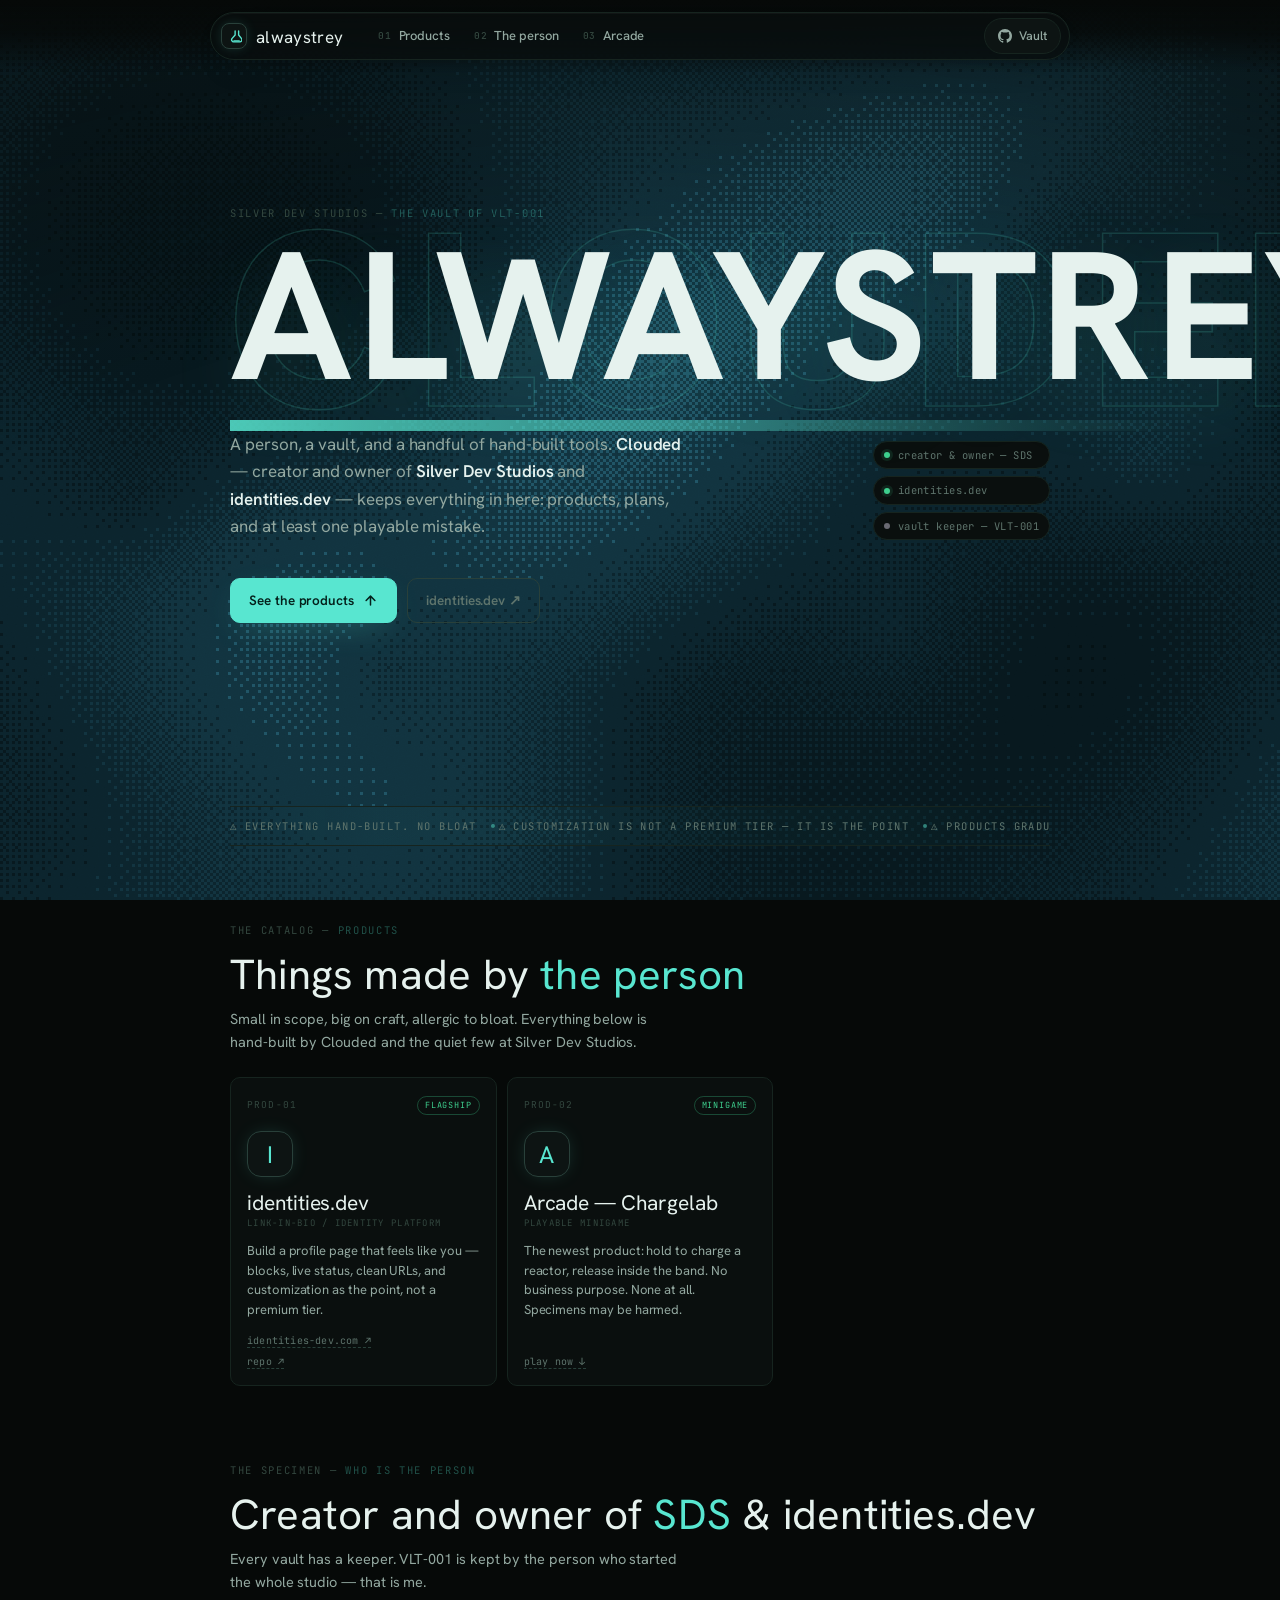
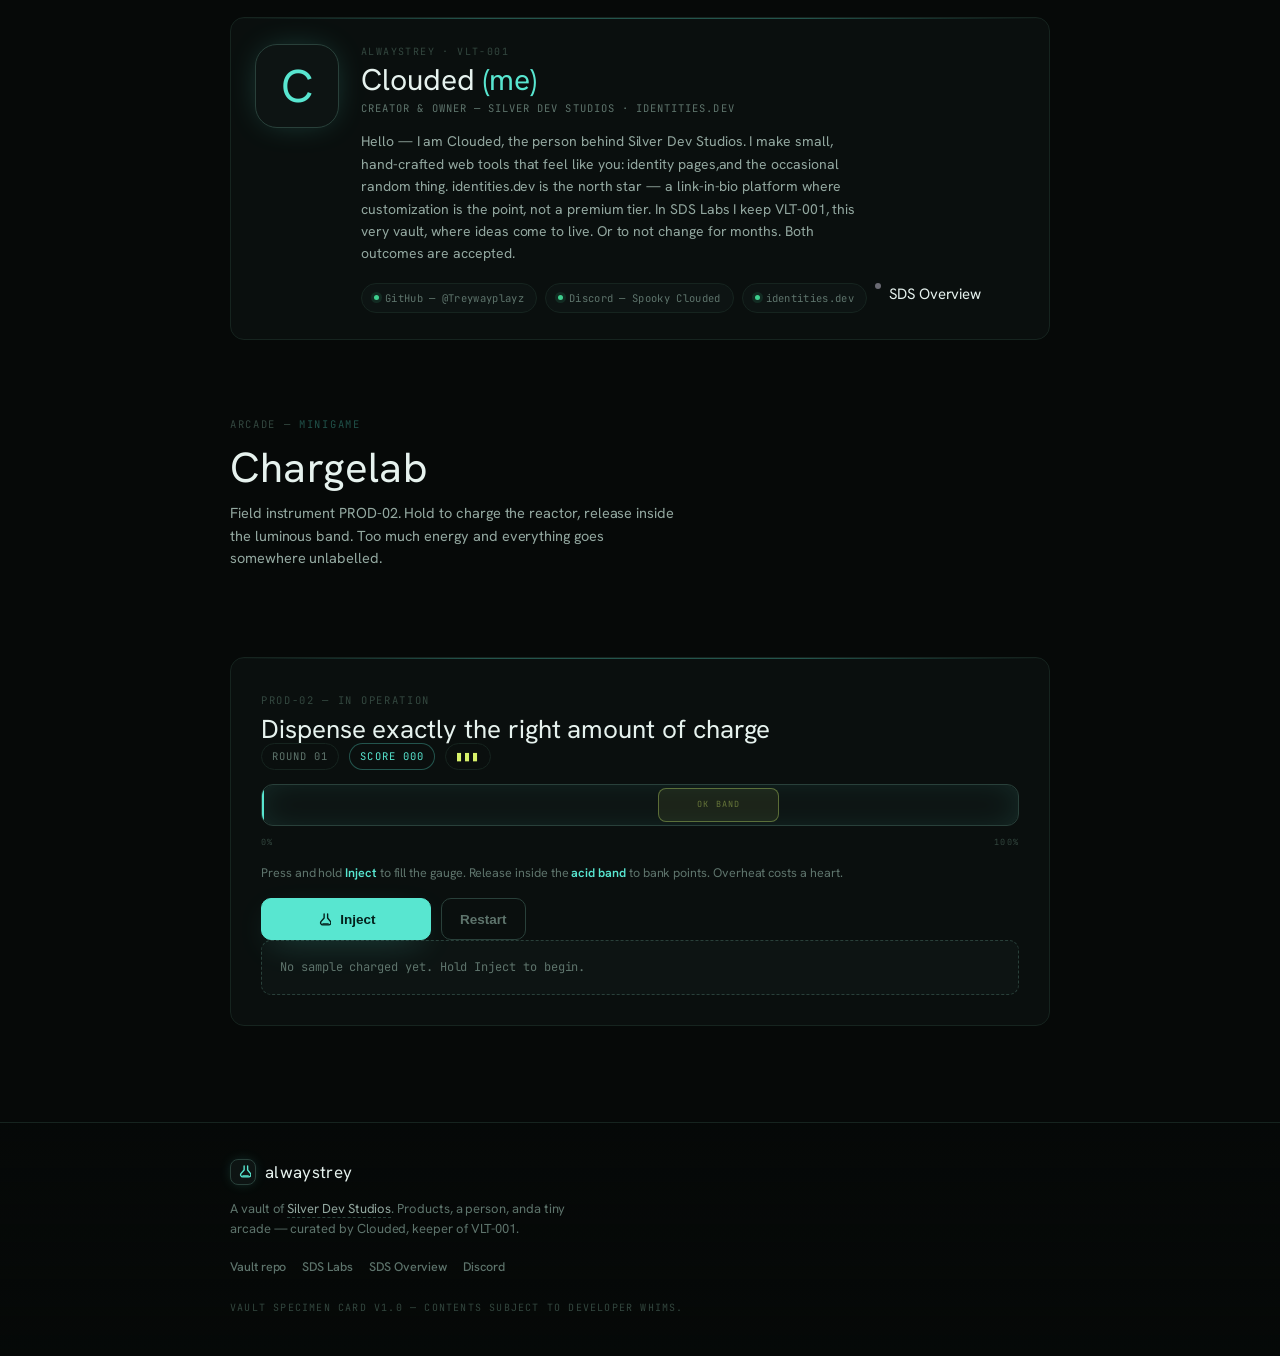
==== commit fa7bae7b: "Remove team products from alwaystrey catalog and fix mobile overflow Remove SDS Bot, Katanith, Spita" ====
--- a/alwaystrey/index.html
+++ b/alwaystrey/index.html
@@ -162,61 +162,9 @@
           <span><a href="https://github.com/Silver-Dev-Studios/identities.dev" target="_blank" rel="noopener">repo ↗</a></span>
         </div>
       </article>
-      <article class="vault">
+      <article class="vault" data-arcade>
         <div class="vault-top">
           <span class="vault-serial">PROD-02</span>
-          <span class="status-pill">discord</span>
-        </div>
-        <div class="vault-avatar" aria-hidden="true">B</div>
-        <h3 class="vault-name">SDS Bot</h3>
-        <p class="vault-role">all-in-one discord bot</p>
-        <p class="vault-desc">AI chat via Gemini, a full YouTube music player, moderation, tickets with HTML transcripts, reaction-role panels, custom embeds, and a web crawler.</p>
-        <div class="vault-meta">
-          <span><a href="https://discord.gg/RdKDd6bmMX" target="_blank" rel="noopener">discord.gg ↗</a></span>
-        </div>
-      </article>
-      <article class="vault">
-        <div class="vault-top">
-          <span class="vault-serial">PROD-03</span>
-          <span class="status-pill">trading</span>
-        </div>
-        <div class="vault-avatar" aria-hidden="true">K</div>
-        <h3 class="vault-name">Katanith</h3>
-        <p class="vault-role">trading journal &amp; analytics</p>
-        <p class="vault-desc">Log trades, protect accounts with auto-lock rules, analyze your edge with advanced stats, and track the economic calendar — one clean workspace.</p>
-        <div class="vault-meta">
-          <span><a href="https://katanith.com" target="_blank" rel="noopener">katanith.com ↗</a></span>
-        </div>
-      </article>
-      <article class="vault">
-        <div class="vault-top">
-          <span class="vault-serial">PROD-04</span>
-          <span class="status-pill">windows</span>
-        </div>
-        <div class="vault-avatar" aria-hidden="true">S</div>
-        <h3 class="vault-name">Spitari</h3>
-        <p class="vault-role">aim / visuals / player tools</p>
-        <p class="vault-desc">A focused Windows interface — 2D/3D ESP, skeletons, raycast aimbot, RGB chams, and a target HUD. Access via monthly or lifetime keys.</p>
-        <div class="vault-meta">
-          <span><a href="https://spitari.win" target="_blank" rel="noopener">spitari.win ↗</a></span>
-        </div>
-      </article>
-      <article class="vault">
-        <div class="vault-top">
-          <span class="vault-serial">PROD-05</span>
-          <span class="status-pill">editor</span>
-        </div>
-        <div class="vault-avatar" aria-hidden="true">C</div>
-        <h3 class="vault-name">SDS Code Editor</h3>
-        <p class="vault-role">client-side code editor</p>
-        <p class="vault-desc">Minimal browser editor for Python, JavaScript, TypeScript, Lua, HTML, and SQL. No servers, no uploads — everything stays local.</p>
-        <div class="vault-meta">
-          <span><a href="https://github.com/Silver-Dev-Studios" target="_blank" rel="noopener">SDS GitHub ↗</a></span>
-        </div>
-      </article>
-      <article class="vault" data-arcade>
-        <div class="vault-top">
-          <span class="vault-serial">PROD-06</span>
           <span class="status-pill">minigame</span>
         </div>
         <div class="vault-avatar" aria-hidden="true">A</div>
@@ -242,7 +190,7 @@
         <p class="person-alias">alwaystrey · VLT-001</p>
         <h3 class="person-name">Clouded <em>(me)</em></h3>
         <p class="person-role">creator &amp; owner — Silver Dev Studios · identities.dev</p>
-        <p class="person-desc">Hello — I am Clouded, the person behind Silver Dev Studios. I make small, hand-crafted web tools that feel like you: identity pages, Discord bots, trading tools, code editors, and the occasional random thing. identities.dev is the north star — a link-in-bio platform where customization is the point, not a premium tier. In SDS Labs I keep VLT-001, this very vault, where ideas come to live. Or to not change for months. Both outcomes are accepted.</p>
+        <p class="person-desc">Hello — I am Clouded, the person behind Silver Dev Studios. I make small, hand-crafted web tools that feel like you: identity pages,and the occasional random thing. identities.dev is the north star — a link-in-bio platform where customization is the point, not a premium tier. In SDS Labs I keep VLT-001, this very vault, where ideas come to live. Or to not change for months. Both outcomes are accepted.</p>
         <div class="person-links">
           <a href="https://github.com/Treywayplayz" target="_blank" rel="noopener"><span class="dot ok"></span>GitHub — @Treywayplayz</a>
           <a href="https://discord.gg/RdKDd6bmMX" target="_blank" rel="noopener"><span class="dot ok"></span>Discord — Spooky Clouded</a>
@@ -257,10 +205,10 @@
     <header class="section-head">
       <p class="overline">Arcade — <span>Minigame</span></p>
       <h2>Chargelab</h2>
-      <p class="section-intro">Field instrument PROD-06. Hold to charge the reactor, release inside the luminous band. Too much energy and everything goes somewhere unlabelled.</p>
+      <p class="section-intro">Field instrument PROD-02. Hold to charge the reactor, release inside the luminous band. Too much energy and everything goes somewhere unlabelled.</p>
     </header>
     <div class="experiment">
-      <p class="overline" style="margin:0 0 6px">PROD-06 — in operation</p>
+      <p class="overline" style="margin:0 0 6px">PROD-02 — in operation</p>
       <h2>Dispense exactly the right amount of charge</h2>
       <div class="game">
         <div class="game-hud">
--- a/styles.css
+++ b/styles.css
@@ -154,6 +154,8 @@
   font-size:10px;letter-spacing:.02em;color:var(--text-3)}
 .vault-meta a{color:var(--text-3);text-decoration:none;border-bottom:1px dashed var(--border-2);transition:color .16s var(--ease),border-color .16s var(--ease)}
 .vault-meta a:hover{color:var(--cy);border-color:var(--cy-dim)}
+.vault-name .vault-link{color:inherit;text-decoration:none;transition:color .16s var(--ease)}
+.vault-name:hover .vault-link{color:var(--cy)}
 
 /* ---- protocols ---- */
 .protocols{display:grid;grid-template-columns:repeat(3,1fr);gap:10px;margin-top:24px}
@@ -221,6 +223,8 @@
   .gh-link span{display:none}
   .gh-link{padding:7px 10px}
   .hero-meta{width:100%}
+  .hero-title .solid{font-size:clamp(48px,13.5vw,182px)}
+  .hero-title .ghost{font-size:clamp(62px,17vw,240px)}
   .experiment{padding:26px 18px 22px}
 }
 
